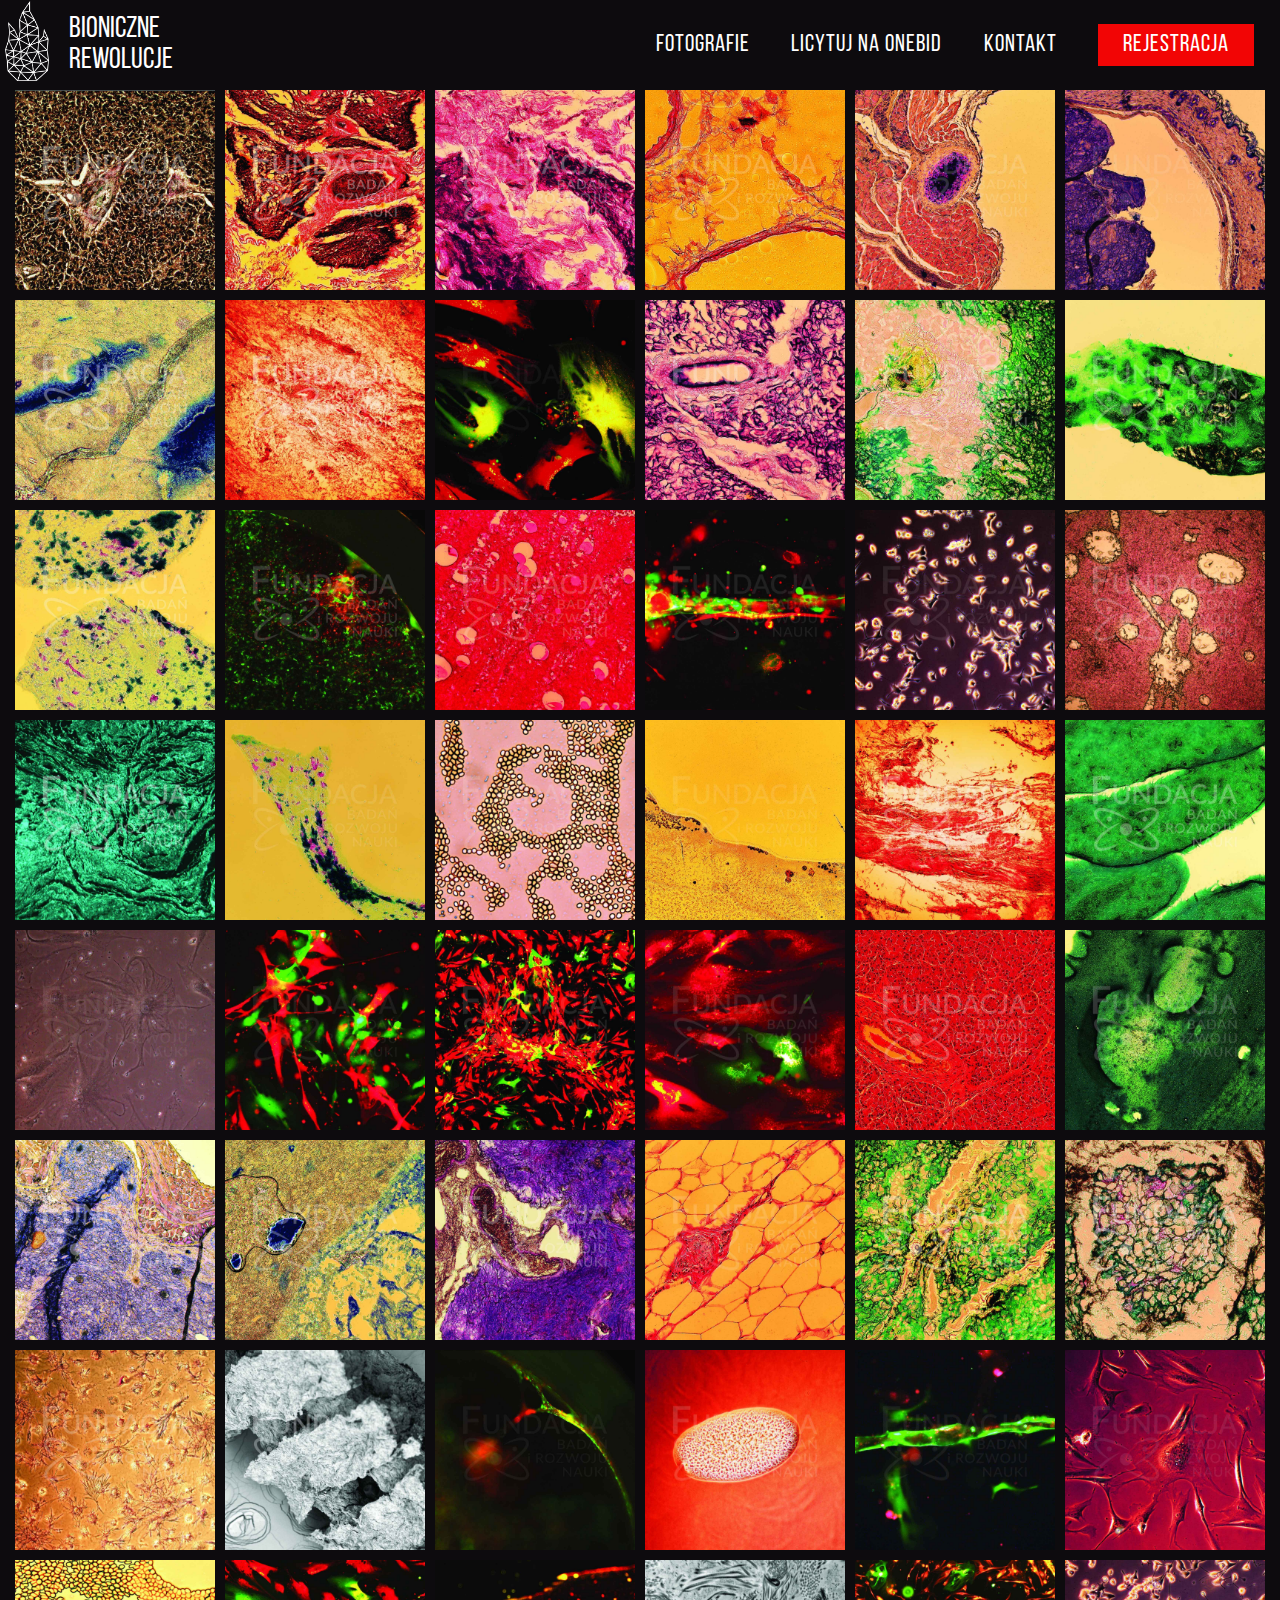
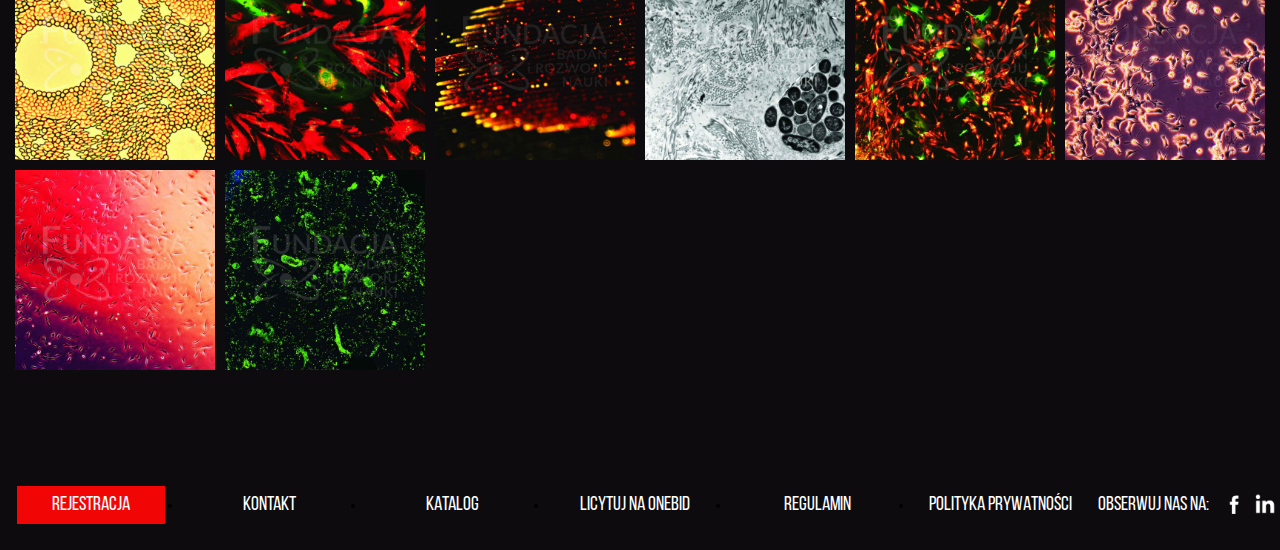
==== pages/galeria/galeria.html @ 07599036 "add video background" ====
<!DOCTYPE html>
<html lang="en">
<head>
    <meta charset="UTF-8">
    <meta name="viewport" content="width=device-width, initial-scale=1.0">
    <link rel="stylesheet" href="galeria.css"></style>
    <script defer src="galeria.js"></script>
    <title>Galeria - Bioniczne Rewolucje</title>
</head>
<body>
    <nav>
        <div class="logo">
            <a href="/index.html"><img src="/img/logo.png" alt="logo">
                    <h4>Bioniczne Rewolucje</h4></a>
        </div>
        <ul class="nav-links">
            <li>
                <a href="#">FOTOGRAFIE</a>
            </li>
            <li>
                <a href="#">LICYTUJ NA ONEBID</a>
            </li>
            <li>
                <a href="pages/kontakt.html">KONTAKT</a>
            </li>
            <li>
                <button><a href="#">REJESTRACJA</a></button>
            </li>
        </ul>
        <div class="burger">
            <div class="line1"></div>
            <div class="line2"></div>
            <div class="line3"></div>
        </div>
    </nav>
    <div class="grid">
        <img src="/img/Galeria/1.jpg" alt="">
        <img src="/img/Galeria/2.jpg" alt="">
        <img src="/img/Galeria/3.jpg" alt="">
        <img src="/img/Galeria/4.jpg" alt="">
        <img src="/img/Galeria/5.jpg" alt="">
        <img src="/img/Galeria/6.jpg" alt="">
        <img src="/img/Galeria/7.jpg" alt="">
        <img src="/img/Galeria/8.jpg" alt="">
        <img src="/img/Galeria/9.jpg" alt="">
        <img src="/img/Galeria/10.jpg" alt="">
        <img src="/img/Galeria/11.jpg" alt="">
        <img src="/img/Galeria/12.jpg" alt="">
        <img src="/img/Galeria/13.jpg" alt="">
        <img src="/img/Galeria/14.jpg" alt="">
        <img src="/img/Galeria/15.jpg" alt="">
        <img src="/img/Galeria/16.jpg" alt="">
        <img src="/img/Galeria/17.jpg" alt="">
        <img src="/img/Galeria/18.jpg" alt="">
        <img src="/img/Galeria/19.jpg" alt="">
        <img src="/img/Galeria/20.jpg" alt="">
        <img src="/img/Galeria/21.jpg" alt="">
        <img src="/img/Galeria/22.jpg" alt="">
        <img src="/img/Galeria/23.jpg" alt="">
        <img src="/img/Galeria/24.jpg" alt="">
        <img src="/img/Galeria/25.jpg" alt="">
        <img src="/img/Galeria/26.jpg" alt="">
        <img src="/img/Galeria/27.jpg" alt="">
        <img src="/img/Galeria/28.jpg" alt="">
        <img src="/img/Galeria/29.jpg" alt="">
        <img src="/img/Galeria/30.jpg" alt="">
        <img src="/img/Galeria/31.jpg" alt="">
        <img src="/img/Galeria/32.jpg" alt="">
        <img src="/img/Galeria/33.jpg" alt="">
        <img src="/img/Galeria/34.jpg" alt="">
        <img src="/img/Galeria/35.jpg" alt="">
        <img src="/img/Galeria/36.jpg" alt="">
        <img src="/img/Galeria/37.jpg" alt="">
        <img src="/img/Galeria/38.jpg" alt="">
        <img src="/img/Galeria/39.jpg" alt="">
        <img src="/img/Galeria/40.jpg" alt="">
        <img src="/img/Galeria/41.jpg" alt="">
        <img src="/img/Galeria/42.jpg" alt="">
        <img src="/img/Galeria/43.jpg" alt="">
        <img src="/img/Galeria/44.jpg" alt="">
        <img src="/img/Galeria/45.jpg" alt="">
        <img src="/img/Galeria/46.jpg" alt="">
        <img src="/img/Galeria/47.jpg" alt="">
        <img src="/img/Galeria/48.jpg" alt="">
        <img src="/img/Galeria/49.jpg" alt="">
        <img src="/img/Galeria/50.jpg" alt="">
    </div>

    <footer>
        <ul class="footer-links">
            <li>
                <button><a href="#">REJESTRACJA</a></button>
            </li>
            <li>
                <a href="#">KONTAKT</a>
            </li>
            <li>
                <a href="#">KATALOG</a>
            </li>
            <li>
                <a href="#">LICYTUJ NA ONEBID</a>
            </li>
            <li>
                <a href="#">REGULAMIN</a>
            </li>
            <li>
                <a href="#">POLITYKA PRYWATNOŚCI</a>
            </li>
            <li>
                <a href="#">OBSERWUJ NAS NA:</a> <img src="/img/Ikony komunikacji/facebook.png" width="30px" alt=""> <img src="/img/Ikony komunikacji/linkedin.png" width="30px" alt="">
            </li>
        </ul>
    </footer>
</body>
</html>
---- pages/galeria/galeria.css ----
:root{
    --primary: #0d0b0e;
    --seconadry: #f20505;
    --text: #ffffff;
}

*{
    margin: 0;
    padding: 0;
    box-sizing: border-box;
    font-family: 'Bebas-Neue';
    font-weight: normal;
}

::-webkit-scrollbar{
    width: 7px;
    background-color: var(--primary);
}
::-webkit-scrollbar-thumb{
    background: linear-gradient(transparent, var(--seconadry));
    border-radius: 6px ;
}
/* Font Lato */
@font-face{
    font-family: 'Lato';
    src: url(/fonts/Lato/Lato-Light.ttf);
    font-weight: lighter;
}
@font-face{
    font-family: 'Lato';
    src: url(/fonts/Lato/Lato-Regular.ttf);
    font-weight: normal;
}
@font-face{
    font-family: 'Lato';
    src: url(/fonts/Lato/Lato-Bold.ttf);

    font-weight: bold;
}
/* Font Bebas-Neue */
@font-face{
    font-family: 'Bebas-Neue';
    src: url(/fonts/Bebas_Neue/BebasNeue-Light.ttf);
    font-weight: lighter;
}
@font-face{
    font-family: 'Bebas-Neue';
    src: url(/fonts/Bebas_Neue/BebasNeue-Regular.ttf);
    font-weight: normal;
}
@font-face{
    font-family: 'Bebas-Neue';
    src: url(/fonts/Bebas_Neue/BebasNeue-Bold.ttf);
    font-weight: bold;
}
/* Smooth scroll */
.smooth-scroll-wrapper{
    background-color: var(--primary);
    transition: 0.1s;
}
/* Homepage */
/* Nav */
nav{
    display: flex;
    position: fixed;
    top: 0;
    width: 100vw;
    z-index: 99;
    justify-content: space-around;
    align-items: center;
    height: 10vh;
    color: var(--text);
    background-color: var(--primary);
}
.nav-links{
    display: flex;
    justify-content: space-around;
    align-items: center;
    width: 50%;
}
.nav-links li{
    list-style: none;
}
.nav-links li a{
    font-family: 'Bebas-Neue';
    font-weight: normal;
    font-size: 24px;
    color: var(--text);
    text-decoration: none;
    letter-spacing: 1px;
}

nav .logo h4{
    font-family: 'Bebas-Neue';
    font-weight: normal;
    font-family: 40px;
}
.logo{
    display: flex;
    justify-content: space-evenly;
    align-items: flex-end;
    width: 200px;
    font-size: 30px;
    margin-right: 420px;

}
nav .logo img{
    display: block;
    height: 80px;
    margin-bottom: 8px;
    margin-right: 20px;
}
nav .nav-links li button{
    background-color: var(--seconadry);
    border: none;
    /* display: block; */
    padding: 9px 25px;
    cursor: pointer;
    transition: padding .1s ease ;
}
nav .nav-links li button:hover{
    background-color: #e94040;
    padding: 12px 28px;
    transition: .3s ease ;
}
.logo a{
    display: flex;
    align-items: center;
    color: white;
    text-decoration: none;
}
/* Nav End */

/* Nav mobile */
.burger{
    display: none;
}
.burger div{
    width: 25px;
    height: 5px;
    background-color: #ffffff;
    margin: 5px;
}
@media screen and (max-width: 1024px){
    body{
        /* overflow-x: hidden; */
    }
    nav{
        display: flex;
        justify-content: space-around;
        align-items: center;
        min-height: 12vh;
        width: 1024px;
        padding-top: 10px;
        padding-bottom: 10px;
    }
    .logo{
        display: flex;
        justify-content: flex-start;
        align-items: center;
        width: 400px;
        margin-right: 0;
        margin-left: 20px;
    }
    .nav-links{
        display: flex;
        justify-content: space;
        align-items: center;
        width: 100%;
        margin-right: 24%;
    }
}
@media screen and (max-width: 768px){
    body{
        overflow-x: hidden;
    }
    nav{
        padding-top: 40px;
        padding-bottom: 40px;
    }
    .nav-links{
        position: absolute;
        right: 0px;
        height: 90vh;
        top: 10vh;
        background-color: var(--seconadry);
        display: flex;
        flex-direction: column;
        align-items: center;
        width: 50%;
        transform: translateX(100%);
        transition: transform 0.5s ease-in;
    }
    .nav-links li{
        opacity: 0;
    }
    .burger{
        display: block;
    }
}
.nav-active{
    transform: translate(0%);
}

.grid{
    background-color: var(--primary);
    margin-top: 10vh;
    display: grid;
    grid-template-columns: repeat(6, 200px);
    justify-content: center;
    align-content: center;
    grid-gap: 10px;
    min-height: 100vh;
    padding-bottom: 10vh;
}
.grid img{
    width: 200px;
    height: 200px;
}
#lightbox{
    position: fixed;
    z-index: 1000;
    top: 0;
    width: 100%;
    height: 100%;
    background-color: rgba(0,0,0, .8);
    display: none;
}
#lightbox.active{
    display: flex;
    justify-content: center;
    align-items: center;
}

#lightbox img{
    max-width: 90%;
    max-height: 80%;
    padding: 8px;
    background-color: var(--primary);
    border: 2px solid white;
}
footer{
    min-height: 10vh;
    background-color: var(--primary);
    display: flex;
    justify-content: space-around;
    align-items: space-evenly;
}
footer .footer-links{
    display: flex;
    justify-content: flex-start;
    align-items: center;
    width: 100vw;
}
footer .footer-links li{
    width: 100%;
    text-align: center;
    flex-grow: 1;
}
footer .footer-links li a{
    font-size: 20px;
    color: white;
    text-decoration: none;
}
footer .footer-links li a:last-of-type{
    margin-right: 10px;
}
footer .footer-links li:last-of-type{
    display: flex;
    flex-basis: 1;
    text-align: center;
    justify-content: center;
    align-items: center;
    flex-wrap: nowrap;
}
footer .footer-links li button{
    background-color: var(--seconadry);
    border: none;
    /* display: block; */
    padding: 9px 25px;
    cursor: pointer;
    transition: padding .1s ease ;
}
nav .footer-links li button:hover{
    background-color: #e94040;
    padding: 12px 28px;
    transition: .3s ease ;
}
footer .footer-links li button a{
    margin-left: 10px;
    text-decoration: none;
    color: white;
}
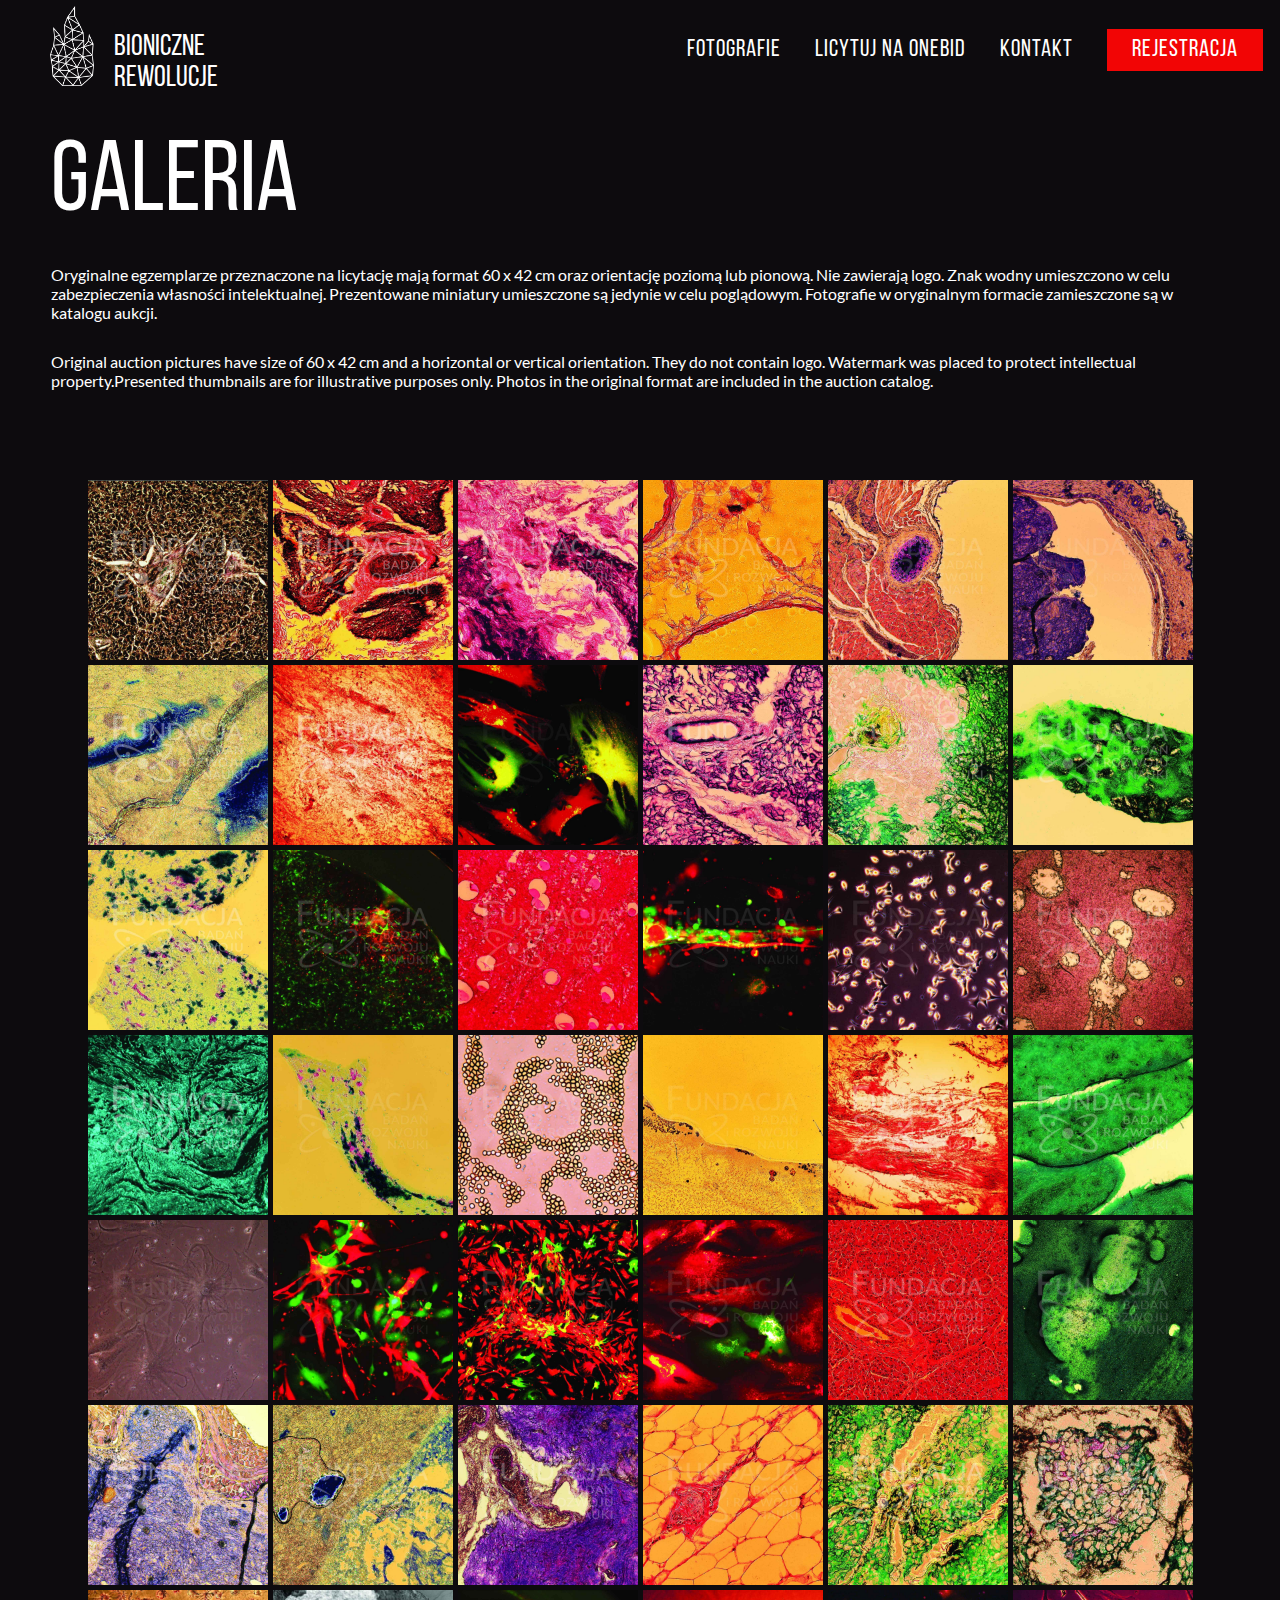
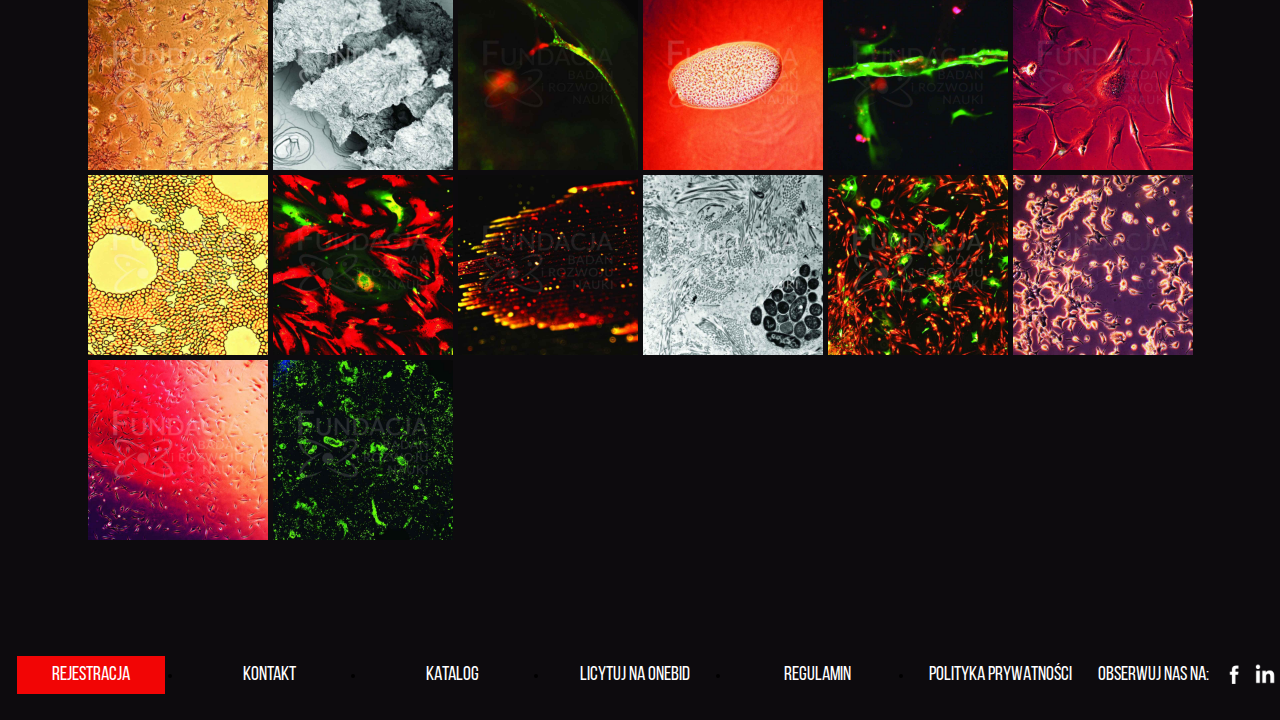
==== commit 2e919caa: "version 1.2" ====
--- a/pages/galeria/galeria.html
+++ b/pages/galeria/galeria.html
@@ -10,21 +10,23 @@
 <body>
     <nav>
         <div class="logo">
-            <a href="/index.html"><img src="/img/logo.png" alt="logo">
-                    <h4>Bioniczne Rewolucje</h4></a>
+            <a href="/index.html">
+            <img src="/img/logo.png" alt="logo">
+            <h4>Bioniczne Rewolucje</h4>
+        </a>
         </div>
         <ul class="nav-links">
             <li>
-                <a href="#">FOTOGRAFIE</a>
+                <a href="/pages/galeria/galeria.html">FOTOGRAFIE</a>
             </li>
             <li>
-                <a href="#">LICYTUJ NA ONEBID</a>
+                <a href="https://onebid.pl/pl/aukcje/-/1281?p=1">LICYTUJ NA ONEBID</a>
             </li>
             <li>
-                <a href="pages/kontakt.html">KONTAKT</a>
+                <a href="/pages/kontakt/kontakt.html">KONTAKT</a>
             </li>
             <li>
-                <button><a href="#">REJESTRACJA</a></button>
+                <button class="buttonik"><a href="#">REJESTRACJA</a></button>
             </li>
         </ul>
         <div class="burger">
@@ -33,6 +35,13 @@
             <div class="line3"></div>
         </div>
     </nav>
+    <header>
+        <h1>Galeria</h1>
+        <div>
+        <p>Oryginalne egzemplarze przeznaczone na licytację mają format 60 x 42 cm oraz orientację poziomą lub pionową. Nie zawierają logo. Znak wodny umieszczono w celu zabezpieczenia własności intelektualnej. Prezentowane miniatury umieszczone są jedynie w celu poglądowym. Fotografie w oryginalnym formacie zamieszczone są w katalogu aukcji.</p>
+        <p>Original auction pictures have size of 60 x 42 cm and a horizontal or vertical orientation. They do not contain logo. Watermark was placed to protect intellectual property.Presented thumbnails are for illustrative purposes only. Photos in the original format are included in the auction catalog.</p>
+        </div>
+    </head>
     <div class="grid">
         <img src="/img/Galeria/1.jpg" alt="">
         <img src="/img/Galeria/2.jpg" alt="">
@@ -89,27 +98,29 @@
     <footer>
         <ul class="footer-links">
             <li>
-                <button><a href="#">REJESTRACJA</a></button>
+                 <button><a href="#">REJESTRACJA</a></button>
             </li>
             <li>
-                <a href="#">KONTAKT</a>
+                <a href="/pages/kontakt/kontakt.html">KONTAKT</a>
             </li>
             <li>
-                <a href="#">KATALOG</a>
+                <a href="https://fundacjabirn.pl/wp-content/uploads/2019/11/Katalog-Aukcja-Bioniczne-Rewolucje.pdf">KATALOG</a>
             </li>
             <li>
-                <a href="#">LICYTUJ NA ONEBID</a>
+                <a href="https://onebid.pl/pl/aukcje/-/1281?p=1">LICYTUJ NA ONEBID</a>
             </li>
             <li>
-                <a href="#">REGULAMIN</a>
+                <a href="https://fundacjabirn.pl/wp-content/uploads/2019/11/Regulamin-Aukcji-Charytatywnej.pdf">REGULAMIN</a>
             </li>
             <li>
-                <a href="#">POLITYKA PRYWATNOŚCI</a>
+                <a href="https://fundacjabirn.pl/wp-content/uploads/2020/03/Polityka-prywatno%C5%9Bci_Fundacja_27042020.pdf">POLITYKA PRYWATNOŚCI</a>
             </li>
             <li>
-                <a href="#">OBSERWUJ NAS NA:</a> <img src="/img/Ikony komunikacji/facebook.png" width="30px" alt=""> <img src="/img/Ikony komunikacji/linkedin.png" width="30px" alt="">
+                <a href="https://www.facebook.com/fundacjabirn/">OBSERWUJ NAS NA:</a> <img src="/img/Ikony komunikacji/facebook.png" width="30px" alt=""> <img src="/img/Ikony komunikacji/linkedin.png" width="30px" alt="">
             </li>
         </ul>
     </footer>
+    <!-- Scripts -->
+    <script src="/js/navbar.js"></script>
 </body>
 </html>--- a/pages/galeria/galeria.css
+++ b/pages/galeria/galeria.css
@@ -68,7 +68,7 @@
     z-index: 99;
     justify-content: space-around;
     align-items: center;
-    height: 10vh;
+    height: 100px;
     color: var(--text);
     background-color: var(--primary);
 }
@@ -95,14 +95,19 @@
     font-weight: normal;
     font-family: 40px;
 }
-.logo{
+.logo a{
     display: flex;
     justify-content: space-evenly;
     align-items: flex-end;
     width: 200px;
     font-size: 30px;
     margin-right: 420px;
-
+    color: white;
+    text-decoration: none;
+
+}
+nav .logo{
+    margin-left: 50px;
 }
 nav .logo img{
     display: block;
@@ -123,12 +128,6 @@
     padding: 12px 28px;
     transition: .3s ease ;
 }
-.logo a{
-    display: flex;
-    align-items: center;
-    color: white;
-    text-decoration: none;
-}
 /* Nav End */
 
 /* Nav mobile */
@@ -143,7 +142,7 @@
 }
 @media screen and (max-width: 1024px){
     body{
-        /* overflow-x: hidden; */
+        overflow-x: hidden;
     }
     nav{
         display: flex;
@@ -174,48 +173,128 @@
     body{
         overflow-x: hidden;
     }
+    html{
+        /* overflow-x: hidden; */
+    }
     nav{
         padding-top: 40px;
         padding-bottom: 40px;
+        display: flex;
+        /* position: fixed; */
+        top: 0;
+        width: 100vw;
+        z-index: 99;
+        justify-content: space-evenly;
+        align-items: center;
+        flex-direction: row;
+        height: 15vh;
+        color: var(--text);
+        background-color: var(--primary);
+    }
+    .smooth-scroll-wrapper{
+        overflow-x: hidden;
     }
     .nav-links{
+        overflow-x: hidden;
         position: absolute;
         right: 0px;
-        height: 90vh;
-        top: 10vh;
-        background-color: var(--seconadry);
+        height: 85vh;
+        top: 15vh;
+        background-color: var(--seconadry); 
         display: flex;
         flex-direction: column;
         align-items: center;
+        width: 50vw;
+        transform: translateX(150%);
+        transition: transform 0.5s ease-in;
+        overflow-x: hidden;
+        /* border: 1px solid white; */
+    }
+    /* .buttonik a{
+        background-color: #0d0b0e;
+        width: 0px;
+        height: 0px;
+        z-index: 40;
+        padding: 10px;
+    }
+    .buttonik:hover{
+        background-color: #0d0b0e;
+        width: 0px;
+        height: 0px;
+        z-index: 40;
+        padding: 10px;
+    } */
+    .logo{
+        display: flex;
+        justify-content: flex-start;
+        align-items: space-around;
         width: 50%;
-        transform: translateX(100%);
-        transition: transform 0.5s ease-in;
+
+        margin-left: 50px;
+        /* margin-left: -400px; */
     }
     .nav-links li{
         opacity: 0;
     }
     .burger{
-        display: block;
-    }
-}
+      display: block;
+      width: 50vw;
+      margin-left: 10%;
+    }
+}
+
 .nav-active{
-    transform: translate(0%);
-}
-
+    transform: translate(50%);
+}
+
+@keyframes navLinkFade{
+    from{
+        opacity: 0;
+        transform: translateX(50px);
+    }
+    to{
+        opacity: 1;
+        transform: translateX(0px);
+    }
+}
+
+.nav-active{
+    transform: translateX(50%);
+}
+/* Head */
+header{
+    margin-top: 10vh;
+    min-height: 30vh;
+    background-color: var(--primary);
+}
+header h1{
+    padding-top: 5vh;
+    color: white;
+    font-size: 100px;
+    margin-left: 5vw;
+}
+header p{
+    color: white;
+    font-family: 'Lato';
+    margin-left: 5vw;
+    margin-top: 30px;
+    margin-right: 100px;
+}
+/* Gallery section */
 .grid{
     background-color: var(--primary);
     margin-top: 10vh;
     display: grid;
-    grid-template-columns: repeat(6, 200px);
+    grid-template-columns: repeat(6, 280px);
     justify-content: center;
     align-content: center;
-    grid-gap: 10px;
+    grid-gap: 5px;
     min-height: 100vh;
     padding-bottom: 10vh;
 }
 .grid img{
-    width: 200px;
-    height: 200px;
+    width: 280px;
+    height: 280px;
 }
 #lightbox{
     position: fixed;
@@ -239,6 +318,117 @@
     background-color: var(--primary);
     border: 2px solid white;
 }
+@media (max-width: 1840px){
+    .grid{
+        background-color: var(--primary);
+        margin-top: 10vh;
+        display: grid;
+        grid-template-columns: repeat(6, 200px);
+        justify-content: center;
+        align-content: center;
+        grid-gap: 5px;
+        min-height: 100vh;
+        padding-bottom: 10vh;
+    }
+    .grid img{
+        width: 200px;
+        height: 200px;
+    }
+}
+@media (max-width: 1440px){
+/* Head */
+header{
+    margin-top: 10vh;
+    min-height: 30vh;
+    background-color: var(--primary);
+}
+header h1{
+    padding-top: 5vh;
+    color: white;
+    font-size: 100px;
+    margin-left: 4vw;
+}
+header p{
+    color: white;
+    font-family: 'Lato';
+    margin-left: 4vw;
+    margin-top: 30px;
+    margin-right: 4vw;
+}
+/* Gallery section */
+.grid{
+    background-color: var(--primary);
+    margin-top: 10vh;
+    display: grid;
+    grid-template-columns: repeat(6, 180px);
+    justify-content: center;
+    align-content: center;
+    grid-gap: 5px;
+    min-height: 100vh;
+    padding-bottom: 10vh;
+}
+.grid img{
+    width: 180px;
+    height: 180px;
+}
+}
+
+@media (max-width: 1124px){
+    .grid{
+        background-color: var(--primary);
+        margin-top: 10vh;
+        display: grid;
+        grid-template-columns: repeat(4, 180px);
+        justify-content: center;
+        align-content: center;
+        grid-gap: 5px;
+        min-height: 100vh;
+        padding-bottom: 10vh;
+    }
+    .grid img{
+        width: 180px;
+        height: 180px;
+    }
+}
+@media (max-width: 768px){
+    .grid{
+        background-color: var(--primary);
+        margin-top: 10vh;
+        display: grid;
+        grid-template-columns: repeat(1, 200px);
+        justify-content: center;
+        align-content: center;
+        grid-gap: 10px;
+        min-height: 100vh;
+        padding-bottom: 10vh;
+    }
+    .grid img{
+        width: 200px;
+        height: 200px;
+    }
+    #lightbox{
+        position: fixed;
+        z-index: 1000;
+        top: 0;
+        width: 100%;
+        height: 100%;
+        background-color: rgba(0,0,0, .8);
+        display: none;
+    }
+    #lightbox.active{
+        display: flex;
+        justify-content: center;
+        align-items: center;
+    }
+    
+    #lightbox img{
+        max-width: 90%;
+        max-height: 80%;
+        padding: 8px;
+        background-color: var(--primary);
+        border: 2px solid white;
+}}
+/* Footer */
 footer{
     min-height: 10vh;
     background-color: var(--primary);
@@ -290,4 +480,68 @@
     margin-left: 10px;
     text-decoration: none;
     color: white;
+}
+@media (max-width: 768px){
+    footer{
+        min-height: 10vh;
+        background-color: var(--primary);
+        display: flex;
+        justify-content: center;
+        align-items: center;
+    }
+    footer .footer-links{
+        display: flex;
+        justify-content: flex-start;
+        align-items: center;
+        width: 100vw;
+    }
+    footer .footer-links li{
+        width: 100%;
+        text-align: center;
+        flex-grow: 1;
+        list-style: none;
+    }
+    footer .footer-links li:first-of-type{
+        margin-left: 5px;
+    }
+    footer .footer-links li a{
+        display: flex;
+        font-size: 10px;
+        color: white;
+        text-decoration: none;
+        text-align: center;
+    }
+    footer .footer-links li a:last-of-type{
+        margin-right: 5px;
+    }
+    footer .footer-links li:last-of-type{
+        display: flex;
+        flex-basis: 2;
+        text-align: center;
+        justify-content: stretch;
+        align-items: center;
+        flex-wrap: nowrap;
+    }
+    footer .footer-links li:last-of-type a:last-of-type{
+        margin-right: 10px;
+    }
+    footer .footer-links li button{
+        background-color: var(--seconadry);
+        border: none;
+        /* display: block; */
+        padding: 3px 1px;
+        margin-right: 3px;
+        cursor: pointer;
+        transition: padding .1s ease;
+
+    }
+    nav .footer-links li button:hover{
+        background-color: #e94040;
+        transition: .3s ease ;
+    }
+    footer .footer-links li button a{
+        margin-left: 10px;
+        text-decoration: none;
+        color: white;
+    }
 }